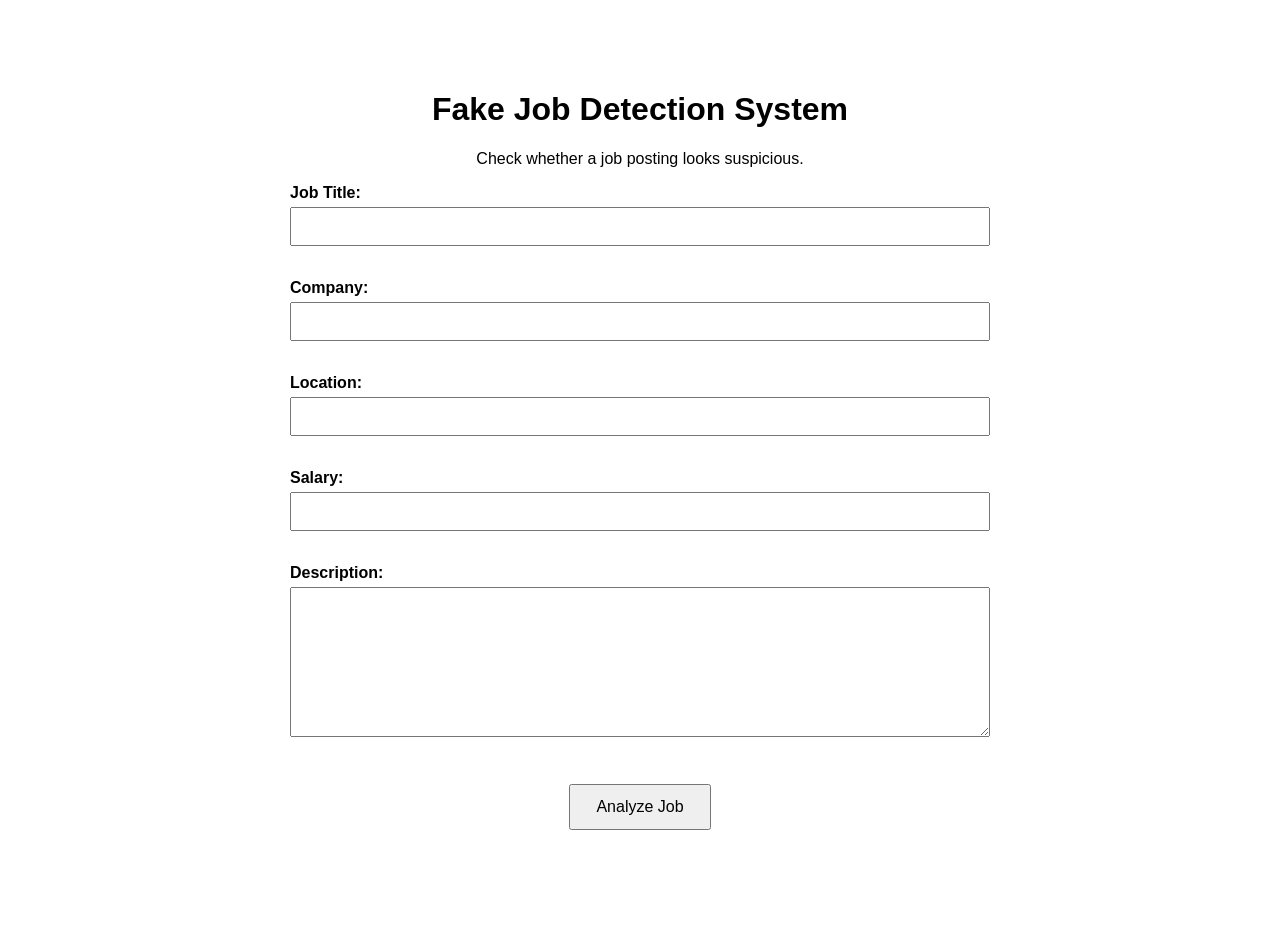
==== frontend/index.html @ 0118617d "Move frontend to project root" ====
<!DOCTYPE html>
<html>
<head>
    <title>Fake Job Detection</title>
    <link rel="stylesheet" href="style.css">
</head>

<body>

    <h1>Fake Job Detection System</h1>

    <p>Check whether a job posting looks suspicious.</p>

    <label>Job Title:</label>
    <input type="text" id="job_title">

    <br><br>

    <label>Company:</label>
    <input type="text" id="company">

    <br><br>

    <label>Location:</label>
    <input type="text" id="location">

    <br><br>

    <label>Salary:</label>
    <input type="number" id="salary">

    <br><br>

    <label>Description:</label>
    <textarea id="description"></textarea>

    <br><br>

    <button onclick="analyzeJob()">Analyze Job</button>
    <script src="script.js"></script>

</body>
</html>
---- frontend/style.css ----
body {
    font-family: Arial, sans-serif;
    max-width: 700px;
    margin: 50px auto;
    padding: 20px;
}

h1 {
    text-align: center;
}

p {
    text-align: center;
}

label {
    display: block;
    margin-top: 15px;
    font-weight: bold;
}

input,
textarea {
    width: 100%;
    padding: 10px;
    margin-top: 5px;
    box-sizing: border-box;
}

textarea {
    height: 150px;
}

button {
    display: block;
    margin: 25px auto;
    padding: 12px 25px;
    font-size: 16px;
    cursor: pointer;
}
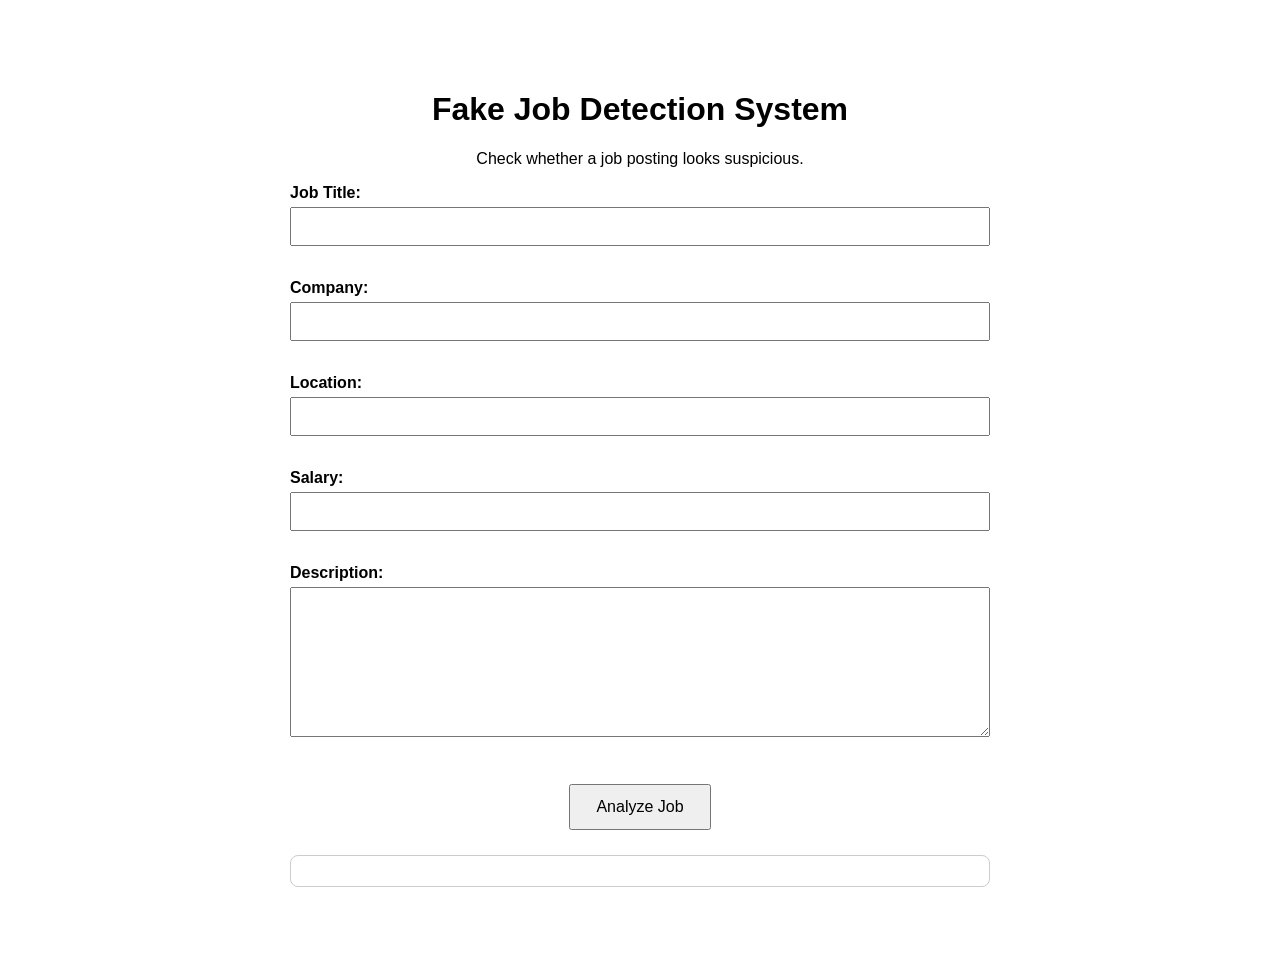
==== commit f0798f1a: "Connect frontend to FastAPI" ====
--- a/frontend/index.html
+++ b/frontend/index.html
@@ -37,6 +37,7 @@
     <br><br>
 
     <button onclick="analyzeJob()">Analyze Job</button>
+    <div id="result"></div>
     <script src="script.js"></script>
 
 </body>
--- a/frontend/style.css
+++ b/frontend/style.css
@@ -1,3 +1,12 @@
+#result {
+    margin-top: 20px;
+    padding: 15px;
+    text-align: center;
+    font-size: 18px;
+    font-weight: bold;
+    border: 1px solid #ccc;
+    border-radius: 8px;
+}
 body {
     font-family: Arial, sans-serif;
     max-width: 700px;
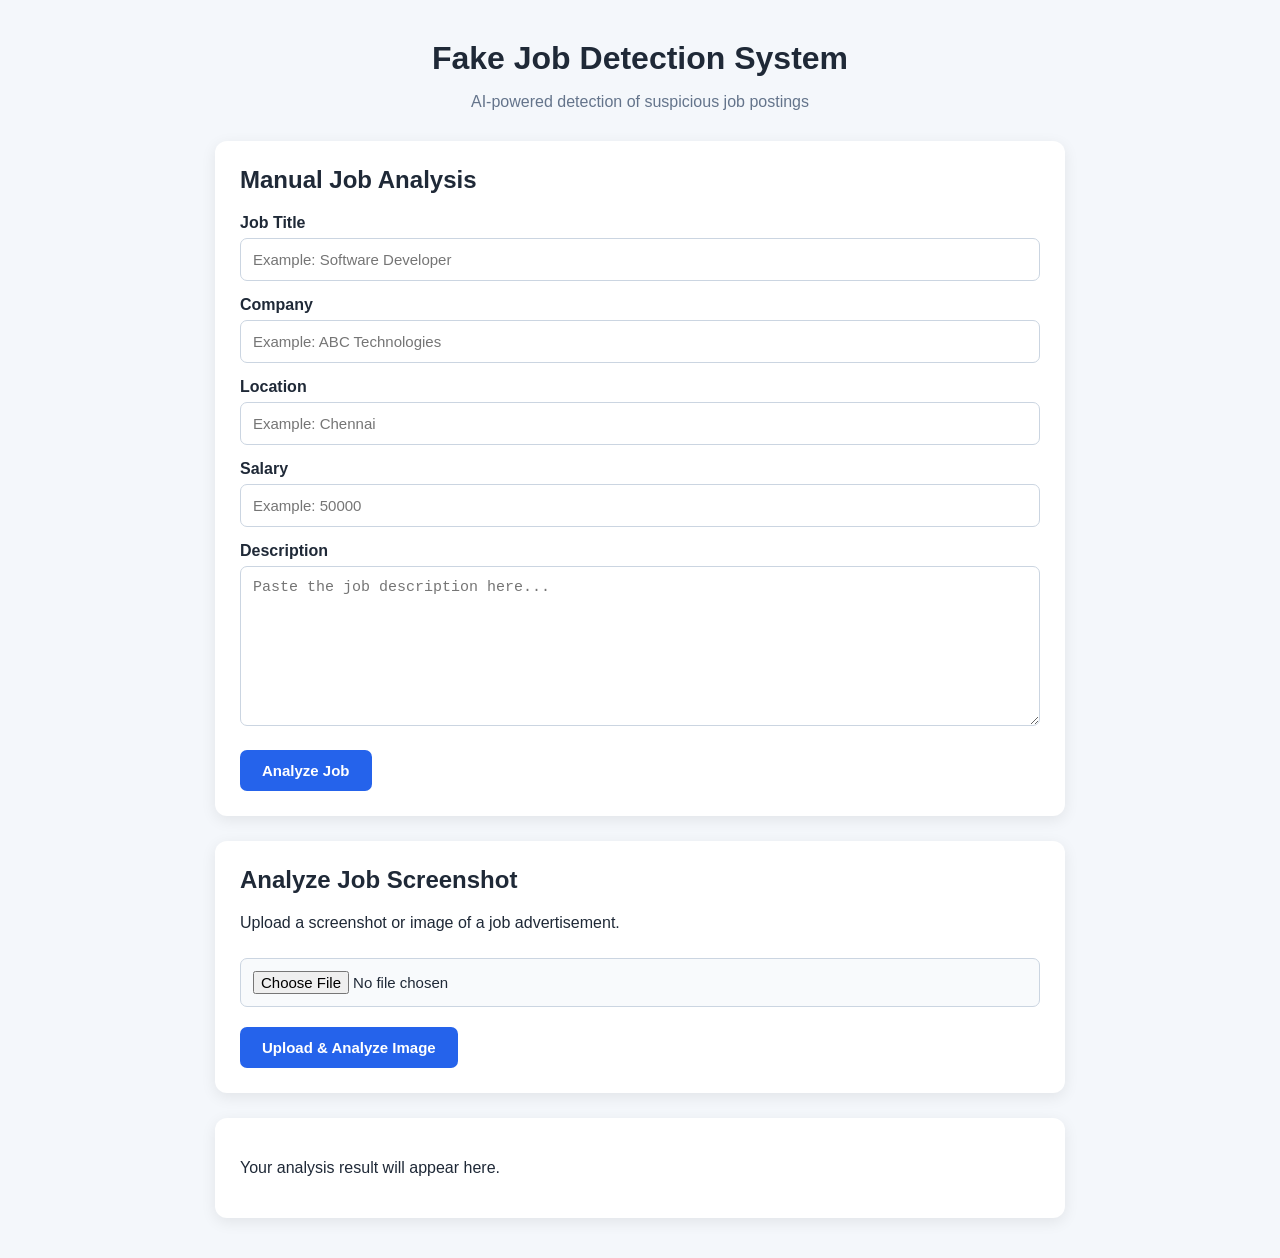
==== commit 10fbf8d8: "Add image OCR job analysis" ====
--- a/frontend/index.html
+++ b/frontend/index.html
@@ -1,44 +1,163 @@
 <!DOCTYPE html>
-<html>
+<html lang="en">
+
 <head>
-    <title>Fake Job Detection</title>
-    <link rel="stylesheet" href="style.css">
+
+    <meta charset="UTF-8">
+
+    <meta
+        name="viewport"
+        content="width=device-width, initial-scale=1.0"
+    >
+
+    <title>Fake Job Detection System</title>
+
+    <link
+        rel="stylesheet"
+        href="style.css"
+    >
+
 </head>
+
 
 <body>
 
-    <h1>Fake Job Detection System</h1>
+    <div class="container">
 
-    <p>Check whether a job posting looks suspicious.</p>
+        <h1>Fake Job Detection System</h1>
 
-    <label>Job Title:</label>
-    <input type="text" id="job_title">
+        <p class="subtitle">
+            AI-powered detection of suspicious job postings
+        </p>
 
-    <br><br>
 
-    <label>Company:</label>
-    <input type="text" id="company">
+        <!-- ========================= -->
+        <!-- MANUAL JOB ANALYSIS -->
+        <!-- ========================= -->
 
-    <br><br>
+        <section class="card">
 
-    <label>Location:</label>
-    <input type="text" id="location">
+            <h2>Manual Job Analysis</h2>
 
-    <br><br>
 
-    <label>Salary:</label>
-    <input type="number" id="salary">
+            <label for="job_title">
+                Job Title
+            </label>
 
-    <br><br>
+            <input
+                type="text"
+                id="job_title"
+                placeholder="Example: Software Developer"
+            >
 
-    <label>Description:</label>
-    <textarea id="description"></textarea>
 
-    <br><br>
+            <label for="company">
+                Company
+            </label>
 
-    <button onclick="analyzeJob()">Analyze Job</button>
-    <div id="result"></div>
+            <input
+                type="text"
+                id="company"
+                placeholder="Example: ABC Technologies"
+            >
+
+
+            <label for="location">
+                Location
+            </label>
+
+            <input
+                type="text"
+                id="location"
+                placeholder="Example: Chennai"
+            >
+
+
+            <label for="salary">
+                Salary
+            </label>
+
+            <input
+                type="number"
+                id="salary"
+                placeholder="Example: 50000"
+            >
+
+
+            <label for="description">
+                Description
+            </label>
+
+            <textarea
+                id="description"
+                placeholder="Paste the job description here..."
+            ></textarea>
+
+
+            <button
+                onclick="analyzeJob()"
+            >
+                Analyze Job
+            </button>
+
+        </section>
+
+
+
+        <!-- ========================= -->
+        <!-- IMAGE OCR ANALYSIS -->
+        <!-- ========================= -->
+
+        <section class="card">
+
+            <h2>
+                Analyze Job Screenshot
+            </h2>
+
+
+            <p>
+                Upload a screenshot or image
+                of a job advertisement.
+            </p>
+
+
+            <input
+                type="file"
+                id="imageFile"
+                accept=".jpg,.jpeg,.png,.webp"
+            >
+
+
+            <button
+                onclick="analyzeImage()"
+            >
+                Upload & Analyze Image
+            </button>
+
+        </section>
+
+
+
+        <!-- ========================= -->
+        <!-- RESULT -->
+        <!-- ========================= -->
+
+        <section
+            id="result"
+            class="result-card"
+        >
+
+            <p>
+                Your analysis result will appear here.
+            </p>
+
+        </section>
+
+    </div>
+
+
     <script src="script.js"></script>
 
 </body>
+
 </html>
--- a/frontend/style.css
+++ b/frontend/style.css
@@ -1,49 +1,201 @@
-#result {
-    margin-top: 20px;
-    padding: 15px;
+* {
+    box-sizing: border-box;
+}
+
+
+body {
+
+    margin: 0;
+
+    font-family:
+        Arial,
+        sans-serif;
+
+    background:
+        #f4f7fb;
+
+    color:
+        #1f2937;
+}
+
+
+.container {
+
+    width: 90%;
+
+    max-width: 850px;
+
+    margin:
+        40px auto;
+
+}
+
+
+h1 {
+
     text-align: center;
-    font-size: 18px;
+
+    margin-bottom: 10px;
+}
+
+
+.subtitle {
+
+    text-align: center;
+
+    color: #64748b;
+
+    margin-bottom: 30px;
+}
+
+
+.card {
+
+    background: white;
+
+    padding: 25px;
+
+    margin-bottom: 25px;
+
+    border-radius: 12px;
+
+    box-shadow:
+        0 4px 15px
+        rgba(0, 0, 0, 0.08);
+}
+
+
+.card h2 {
+
+    margin-top: 0;
+}
+
+
+label {
+
+    display: block;
+
+    margin-top: 15px;
+
+    margin-bottom: 6px;
+
     font-weight: bold;
-    border: 1px solid #ccc;
-    border-radius: 8px;
-}
-body {
-    font-family: Arial, sans-serif;
-    max-width: 700px;
-    margin: 50px auto;
-    padding: 20px;
-}
-
-h1 {
-    text-align: center;
-}
-
-p {
-    text-align: center;
-}
-
-label {
-    display: block;
-    margin-top: 15px;
-    font-weight: bold;
-}
+}
+
 
 input,
 textarea {
+
     width: 100%;
-    padding: 10px;
-    margin-top: 5px;
-    box-sizing: border-box;
-}
+
+    padding: 12px;
+
+    border:
+        1px solid #cbd5e1;
+
+    border-radius: 7px;
+
+    font-size: 15px;
+}
+
 
 textarea {
-    height: 150px;
-}
+
+    min-height: 160px;
+
+    resize: vertical;
+}
+
 
 button {
-    display: block;
-    margin: 25px auto;
-    padding: 12px 25px;
-    font-size: 16px;
+
+    margin-top: 20px;
+
+    padding:
+        12px 22px;
+
+    border: none;
+
+    border-radius: 7px;
+
     cursor: pointer;
+
+    font-size: 15px;
+
+    font-weight: bold;
+
+    background: #2563eb;
+
+    color: white;
+}
+
+
+button:hover {
+
+    opacity: 0.9;
+}
+
+
+input[type="file"] {
+
+    margin-top: 10px;
+
+    background: #f8fafc;
+}
+
+
+.result-card {
+
+    background: white;
+
+    padding: 25px;
+
+    border-radius: 12px;
+
+    box-shadow:
+        0 4px 15px
+        rgba(0, 0, 0, 0.08);
+
+    margin-bottom: 40px;
+}
+
+
+.result-card h2 {
+
+    text-align: center;
+}
+
+
+.result-card ul {
+
+    line-height: 1.8;
+}
+
+
+.extracted-text {
+
+    background: #f8fafc;
+
+    border:
+        1px solid #e2e8f0;
+
+    padding: 15px;
+
+    border-radius: 7px;
+
+    white-space: pre-wrap;
+
+    max-height: 300px;
+
+    overflow-y: auto;
+
+    line-height: 1.6;
+}
+
+
+.error {
+
+    color: #dc2626;
+
+    font-weight: bold;
 }
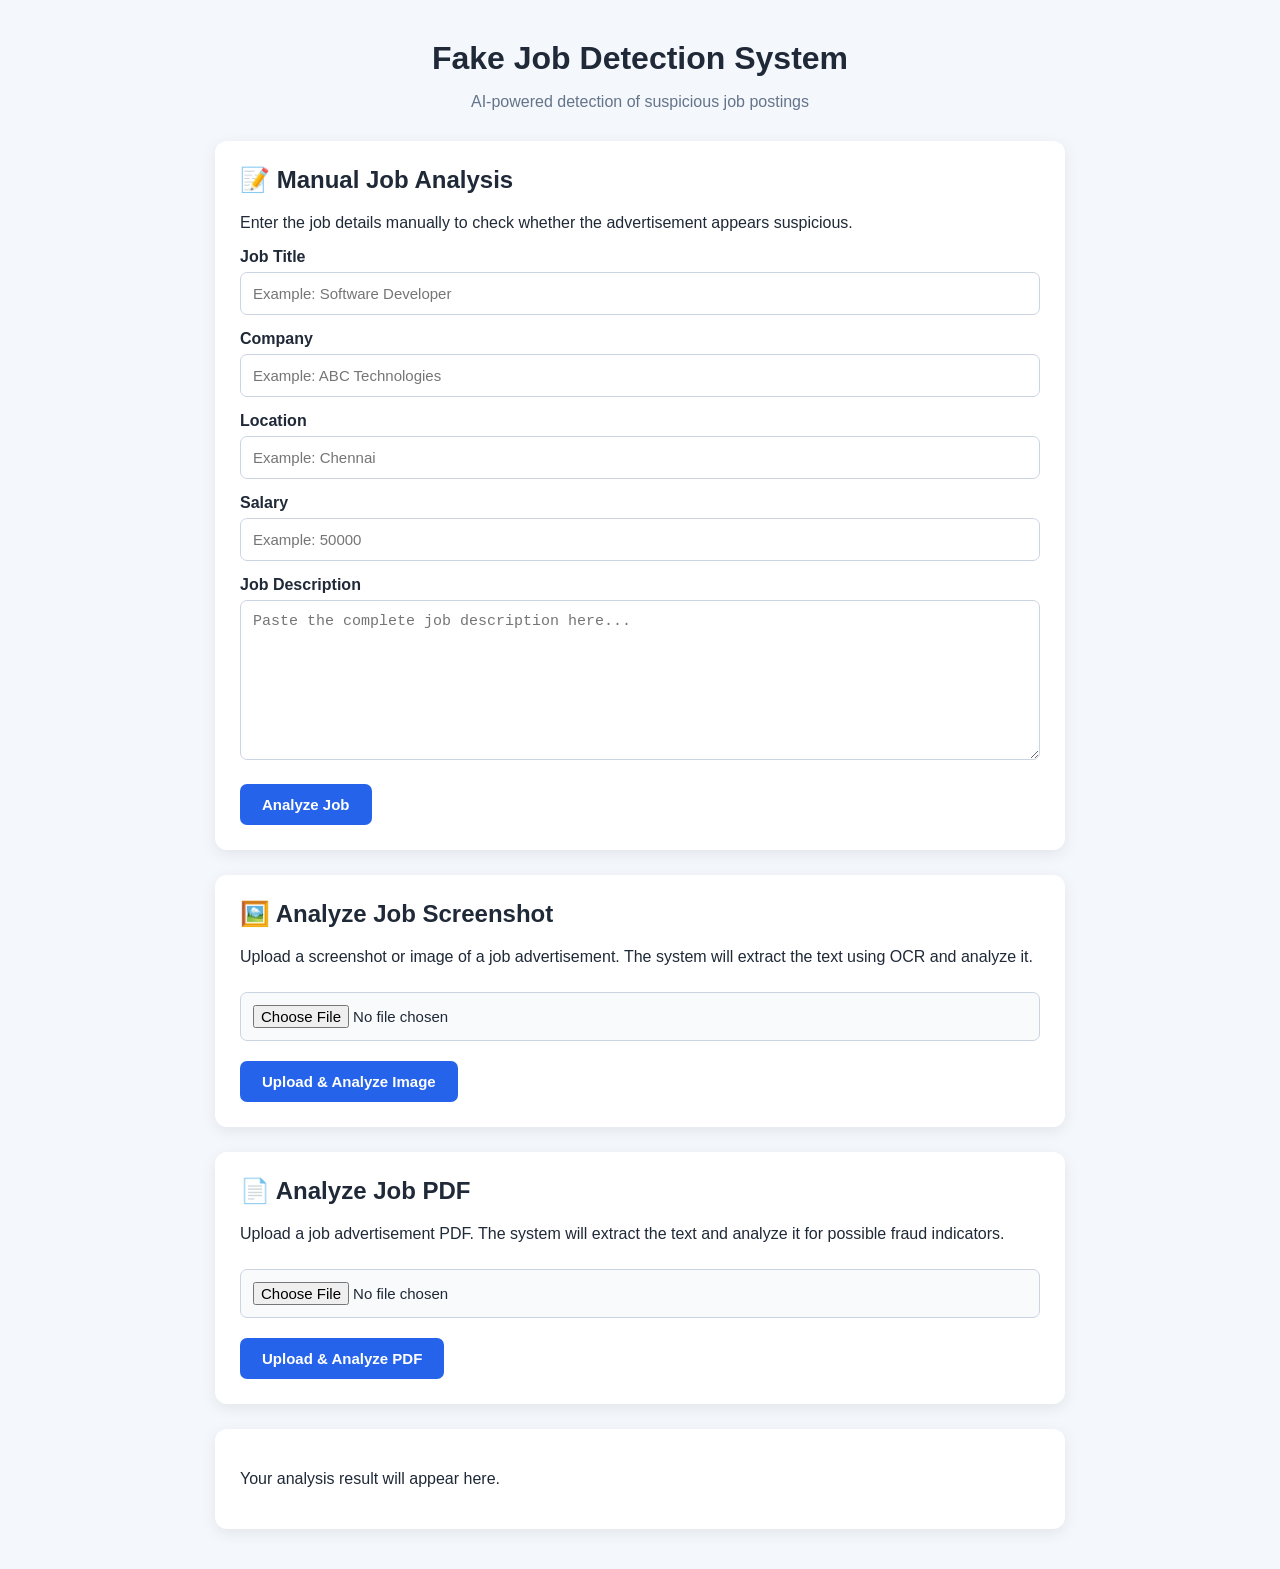
==== commit fa8f4a40: "Add PDF job analysis and frontend upload" ====
--- a/frontend/index.html
+++ b/frontend/index.html
@@ -22,13 +22,25 @@
 
 <body>
 
+
     <div class="container">
 
-        <h1>Fake Job Detection System</h1>
-
-        <p class="subtitle">
-            AI-powered detection of suspicious job postings
-        </p>
+
+        <!-- ========================= -->
+        <!-- HEADER -->
+        <!-- ========================= -->
+
+        <header>
+
+            <h1>
+                Fake Job Detection System
+            </h1>
+
+            <p class="subtitle">
+                AI-powered detection of suspicious job postings
+            </p>
+
+        </header>
 
 
         <!-- ========================= -->
@@ -37,7 +49,14 @@
 
         <section class="card">
 
-            <h2>Manual Job Analysis</h2>
+            <h2>
+                📝 Manual Job Analysis
+            </h2>
+
+            <p>
+                Enter the job details manually to check
+                whether the advertisement appears suspicious.
+            </p>
 
 
             <label for="job_title">
@@ -85,16 +104,17 @@
 
 
             <label for="description">
-                Description
+                Job Description
             </label>
 
             <textarea
                 id="description"
-                placeholder="Paste the job description here..."
+                placeholder="Paste the complete job description here..."
             ></textarea>
 
 
             <button
+                type="button"
                 onclick="analyzeJob()"
             >
                 Analyze Job
@@ -105,19 +125,19 @@
 
 
         <!-- ========================= -->
-        <!-- IMAGE OCR ANALYSIS -->
+        <!-- IMAGE ANALYSIS -->
         <!-- ========================= -->
 
         <section class="card">
 
             <h2>
-                Analyze Job Screenshot
+                🖼️ Analyze Job Screenshot
             </h2>
 
-
-            <p>
-                Upload a screenshot or image
-                of a job advertisement.
+            <p>
+                Upload a screenshot or image of a job
+                advertisement. The system will extract
+                the text using OCR and analyze it.
             </p>
 
 
@@ -129,9 +149,45 @@
 
 
             <button
+                type="button"
                 onclick="analyzeImage()"
             >
                 Upload & Analyze Image
+            </button>
+
+        </section>
+
+
+
+        <!-- ========================= -->
+        <!-- PDF ANALYSIS -->
+        <!-- ========================= -->
+
+        <section class="card">
+
+            <h2>
+                📄 Analyze Job PDF
+            </h2>
+
+            <p>
+                Upload a job advertisement PDF.
+                The system will extract the text and
+                analyze it for possible fraud indicators.
+            </p>
+
+
+            <input
+                type="file"
+                id="pdfFile"
+                accept=".pdf,application/pdf"
+            >
+
+
+            <button
+                type="button"
+                onclick="analyzePDF()"
+            >
+                Upload & Analyze PDF
             </button>
 
         </section>
@@ -153,11 +209,18 @@
 
         </section>
 
+
     </div>
 
 
+
+    <!-- ========================= -->
+    <!-- JAVASCRIPT -->
+    <!-- ========================= -->
+
     <script src="script.js"></script>
 
+
 </body>
 
 </html>
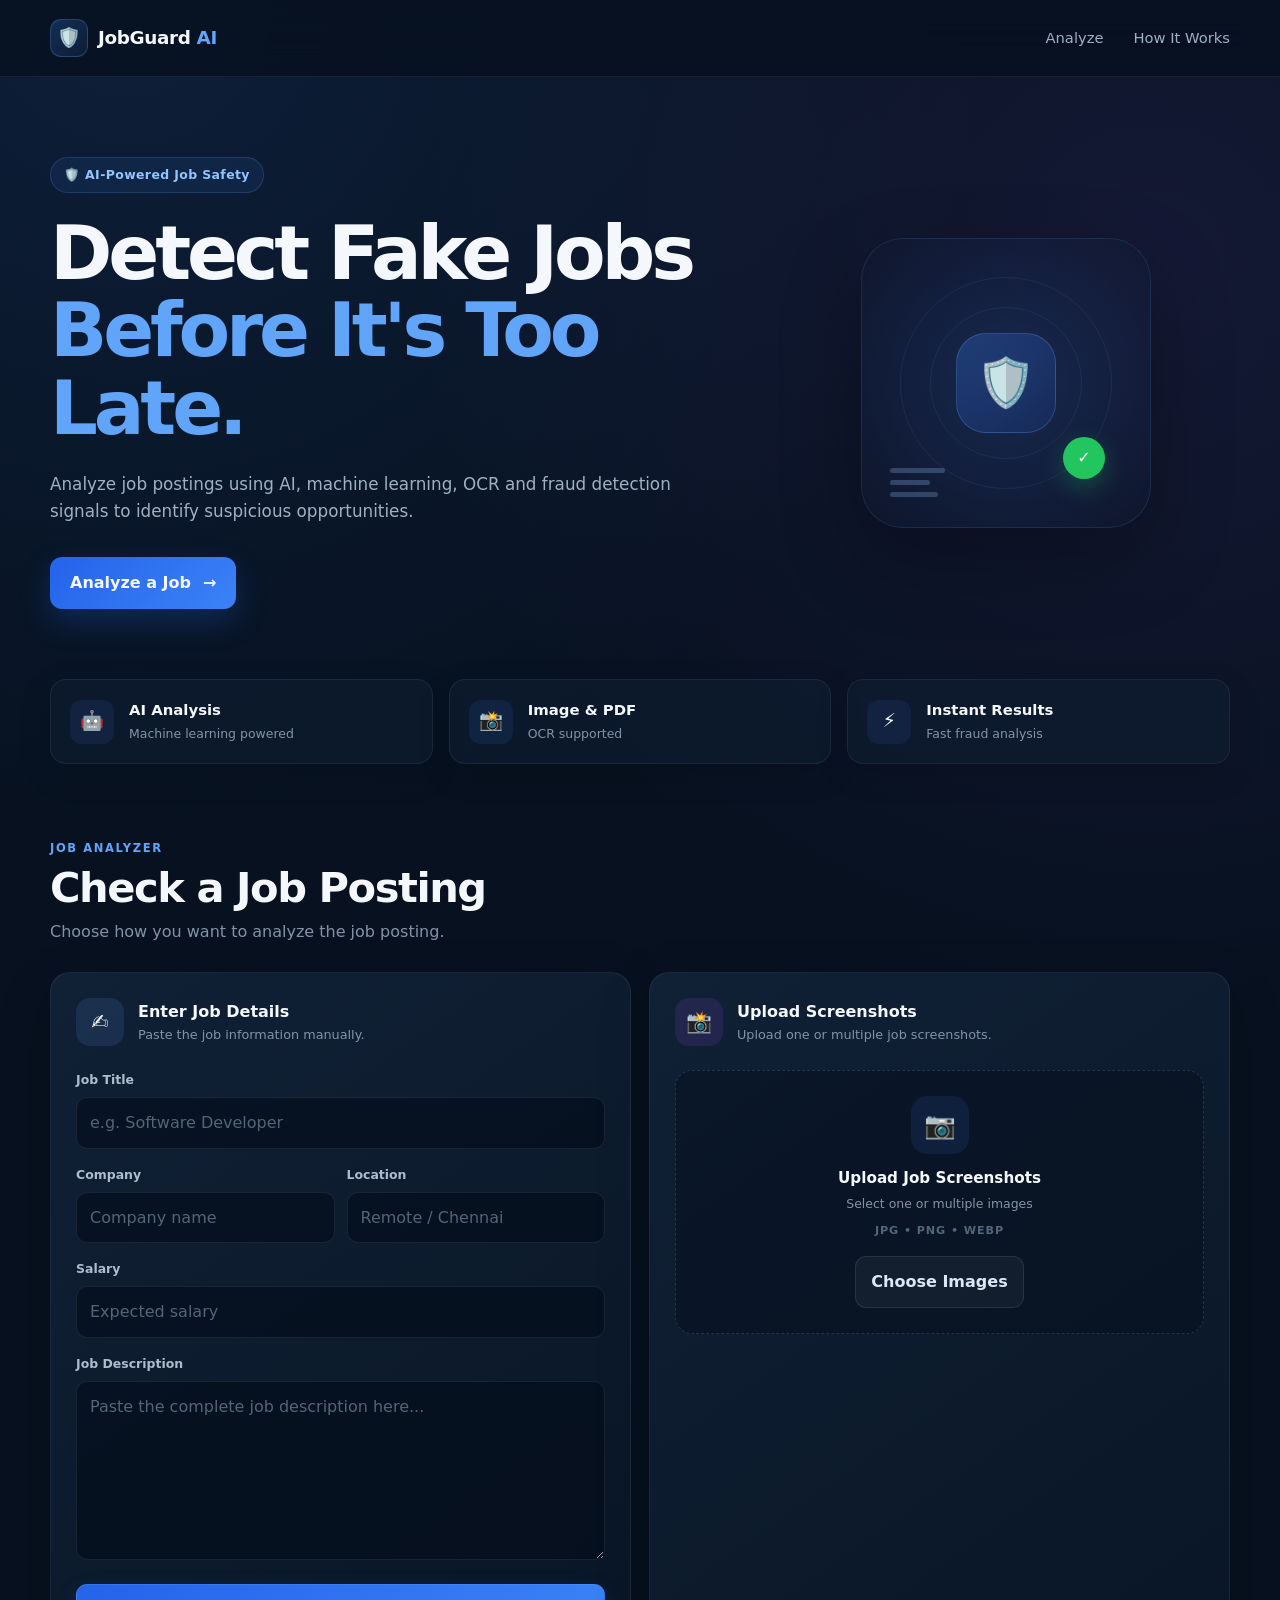
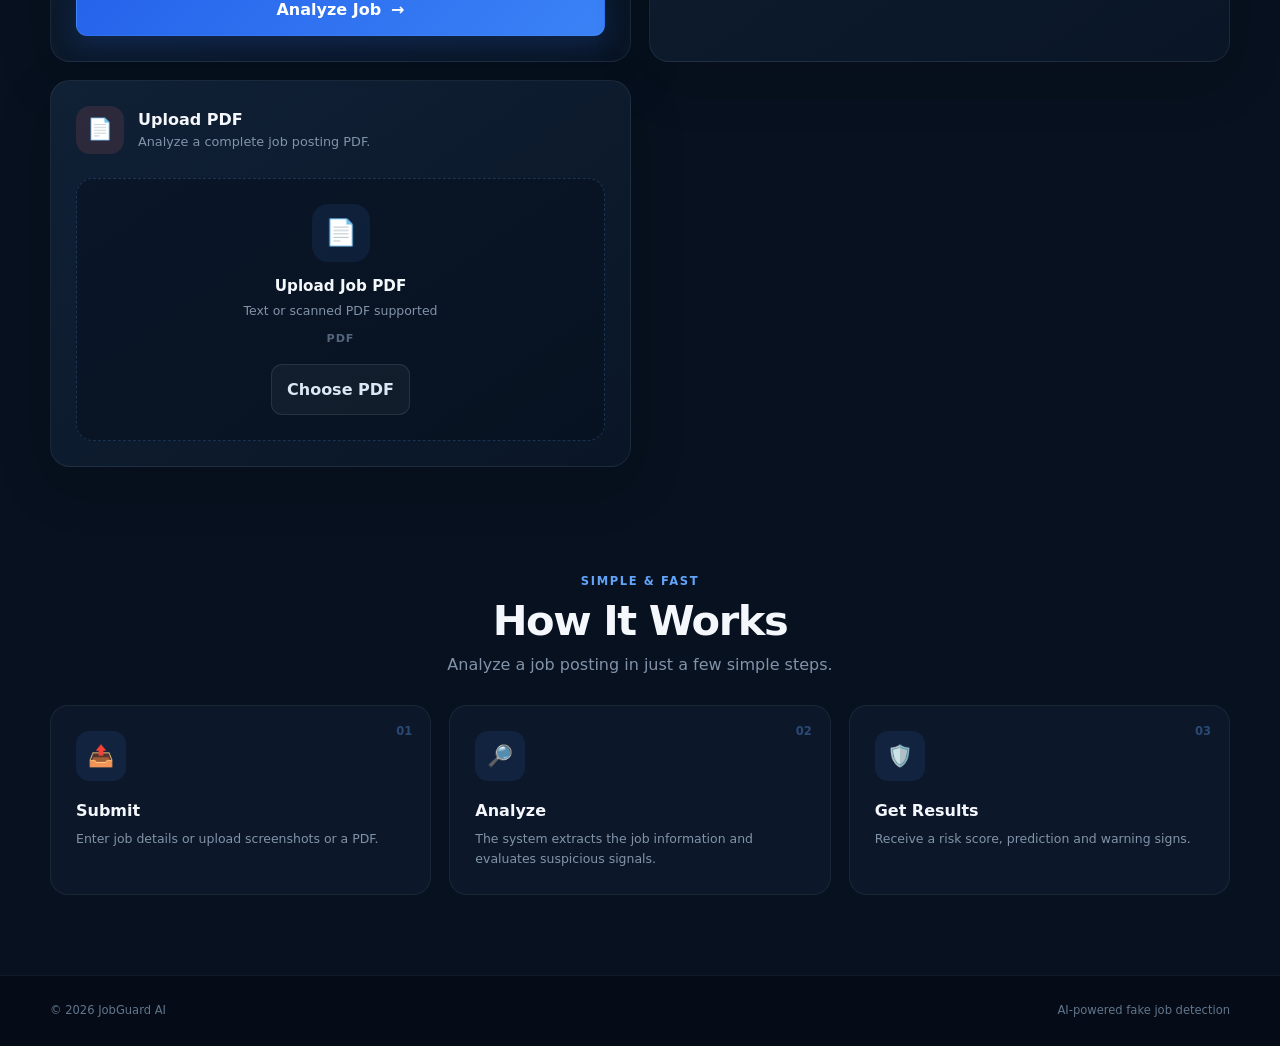
==== commit 603314a2: "Upgrade frontend UI and multi-image analysis" ====
--- a/frontend/index.html
+++ b/frontend/index.html
@@ -1,226 +1,850 @@
 <!DOCTYPE html>
 <html lang="en">
-
 <head>
-
     <meta charset="UTF-8">
-
     <meta
         name="viewport"
         content="width=device-width, initial-scale=1.0"
     >
 
-    <title>Fake Job Detection System</title>
-
-    <link
-        rel="stylesheet"
-        href="style.css"
-    >
-
+    <title>JobGuard AI - Fake Job Detection</title>
+
+    <link rel="stylesheet" href="style.css">
 </head>
 
-
 <body>
 
-
-    <div class="container">
-
-
-        <!-- ========================= -->
-        <!-- HEADER -->
-        <!-- ========================= -->
-
-        <header>
-
-            <h1>
-                Fake Job Detection System
-            </h1>
-
-            <p class="subtitle">
-                AI-powered detection of suspicious job postings
-            </p>
-
-        </header>
-
-
-        <!-- ========================= -->
-        <!-- MANUAL JOB ANALYSIS -->
-        <!-- ========================= -->
-
-        <section class="card">
-
-            <h2>
-                📝 Manual Job Analysis
-            </h2>
-
-            <p>
-                Enter the job details manually to check
-                whether the advertisement appears suspicious.
-            </p>
-
-
-            <label for="job_title">
-                Job Title
-            </label>
-
-            <input
-                type="text"
-                id="job_title"
-                placeholder="Example: Software Developer"
+    <!-- ==============================
+         NAVIGATION
+    =============================== -->
+
+    <header class="navbar">
+
+        <div class="nav-container">
+
+            <a href="#" class="logo">
+                <span class="logo-shield">🛡️</span>
+                <span>JobGuard <strong>AI</strong></span>
+            </a>
+
+            <nav class="nav-links">
+                <a href="#analyze">Analyze</a>
+                <a href="#how-it-works">How It Works</a>
+            </nav>
+
+        </div>
+
+    </header>
+
+
+    <!-- ==============================
+         HERO SECTION
+    =============================== -->
+
+    <main>
+
+        <section class="hero">
+
+            <div class="hero-content">
+
+                <div class="hero-badge">
+                    🛡️ AI-Powered Job Safety
+                </div>
+
+                <h1>
+                    Detect Fake Jobs
+                    <span>Before It's Too Late.</span>
+                </h1>
+
+                <p>
+                    Analyze job postings using AI, machine learning,
+                    OCR and fraud detection signals to identify
+                    suspicious opportunities.
+                </p>
+
+                <a href="#analyze" class="hero-button">
+                    Analyze a Job
+                    <span>→</span>
+                </a>
+
+            </div>
+
+
+            <div class="hero-visual">
+
+                <div class="security-card">
+
+                    <div class="security-icon">
+                        🛡️
+                    </div>
+
+                    <div class="security-lines">
+                        <span></span>
+                        <span></span>
+                        <span></span>
+                    </div>
+
+                    <div class="security-check">
+                        ✓
+                    </div>
+
+                </div>
+
+            </div>
+
+        </section>
+
+
+        <!-- ==============================
+             QUICK STATS
+        =============================== -->
+
+        <section class="stats-section">
+
+            <div class="stat-card">
+                <div class="stat-icon">🤖</div>
+                <div>
+                    <strong>AI Analysis</strong>
+                    <span>Machine learning powered</span>
+                </div>
+            </div>
+
+            <div class="stat-card">
+                <div class="stat-icon">📸</div>
+                <div>
+                    <strong>Image & PDF</strong>
+                    <span>OCR supported</span>
+                </div>
+            </div>
+
+            <div class="stat-card">
+                <div class="stat-icon">⚡</div>
+                <div>
+                    <strong>Instant Results</strong>
+                    <span>Fast fraud analysis</span>
+                </div>
+            </div>
+
+        </section>
+
+
+        <!-- ==============================
+             ANALYZE SECTION
+        =============================== -->
+
+        <section id="analyze" class="analysis-section">
+
+            <div class="section-heading">
+
+                <div>
+                    <span class="section-label">
+                        JOB ANALYZER
+                    </span>
+
+                    <h2>
+                        Check a Job Posting
+                    </h2>
+
+                    <p>
+                        Choose how you want to analyze the job posting.
+                    </p>
+                </div>
+
+            </div>
+
+
+            <!-- ==============================
+                 ANALYSIS OPTIONS
+            =============================== -->
+
+            <div class="analysis-grid">
+
+
+                <!-- MANUAL ENTRY -->
+
+                <div class="analysis-card">
+
+                    <div class="card-header">
+
+                        <div class="card-icon manual-icon">
+                            ✍️
+                        </div>
+
+                        <div>
+                            <h3>Enter Job Details</h3>
+                            <p>
+                                Paste the job information manually.
+                            </p>
+                        </div>
+
+                    </div>
+
+
+                    <form id="jobForm">
+
+                        <div class="form-group">
+
+                            <label for="jobTitle">
+                                Job Title
+                            </label>
+
+                            <input
+                                type="text"
+                                id="jobTitle"
+                                placeholder="e.g. Software Developer"
+                                required
+                            >
+
+                        </div>
+
+
+                        <div class="form-row">
+
+                            <div class="form-group">
+
+                                <label for="company">
+                                    Company
+                                </label>
+
+                                <input
+                                    type="text"
+                                    id="company"
+                                    placeholder="Company name"
+                                    required
+                                >
+
+                            </div>
+
+
+                            <div class="form-group">
+
+                                <label for="location">
+                                    Location
+                                </label>
+
+                                <input
+                                    type="text"
+                                    id="location"
+                                    placeholder="Remote / Chennai"
+                                    required
+                                >
+
+                            </div>
+
+                        </div>
+
+
+                        <div class="form-group">
+
+                            <label for="salary">
+                                Salary
+                            </label>
+
+                            <input
+                                type="number"
+                                id="salary"
+                                placeholder="Expected salary"
+                                min="0"
+                            >
+
+                        </div>
+
+
+                        <div class="form-group">
+
+                            <label for="description">
+                                Job Description
+                            </label>
+
+                            <textarea
+                                id="description"
+                                rows="6"
+                                placeholder="Paste the complete job description here..."
+                                required
+                            ></textarea>
+
+                        </div>
+
+
+                        <button
+                            type="submit"
+                            class="primary-button"
+                        >
+                            Analyze Job
+                            <span>→</span>
+                        </button>
+
+                    </form>
+
+                </div>
+
+
+                <!-- IMAGE UPLOAD -->
+
+                <div class="analysis-card upload-card">
+
+                    <div class="card-header">
+
+                        <div class="card-icon image-icon">
+                            📸
+                        </div>
+
+                        <div>
+                            <h3>Upload Screenshots</h3>
+                            <p>
+                                Upload one or multiple job screenshots.
+                            </p>
+                        </div>
+
+                    </div>
+
+
+                    <div
+                        class="upload-zone"
+                        id="imageDropZone"
+                    >
+
+                        <input
+                            type="file"
+                            id="imageInput"
+                            accept="image/jpeg,image/png,image/jpg,image/webp"
+                            multiple
+                            hidden
+                        >
+
+                        <div class="upload-icon">
+                            📷
+                        </div>
+
+                        <h4>
+                            Upload Job Screenshots
+                        </h4>
+
+                        <p>
+                            Select one or multiple images
+                        </p>
+
+                        <span class="upload-format">
+                            JPG • PNG • WEBP
+                        </span>
+
+                        <button
+                            type="button"
+                            class="secondary-button"
+                            id="selectImagesButton"
+                        >
+                            Choose Images
+                        </button>
+
+                    </div>
+
+
+                    <!-- SELECTED IMAGE INFORMATION -->
+
+                    <div
+                        id="imageSelectionArea"
+                        class="image-selection-area hidden"
+                    >
+
+                        <div class="selection-header">
+
+                            <div>
+                                <strong>
+                                    Selected Screenshots
+                                </strong>
+
+                                <span id="imageCount">
+                                    0 images
+                                </span>
+                            </div>
+
+                            <button
+                                type="button"
+                                id="clearImagesButton"
+                                class="clear-button"
+                            >
+                                Clear All
+                            </button>
+
+                        </div>
+
+
+                        <div
+                            id="imagePreviewGrid"
+                            class="image-preview-grid"
+                        ></div>
+
+
+                        <button
+                            type="button"
+                            id="analyzeImagesButton"
+                            class="primary-button"
+                        >
+                            Analyze Selected Screenshots
+                            <span>→</span>
+                        </button>
+
+                    </div>
+
+
+                    <!-- IMAGE PROCESSING STATUS -->
+
+                    <div
+                        id="imageProcessingStatus"
+                        class="processing-status hidden"
+                    >
+                        <div class="spinner"></div>
+
+                        <div>
+                            <strong>
+                                Analyzing screenshots...
+                            </strong>
+
+                            <span>
+                                Extracting text and checking the job posting.
+                            </span>
+                        </div>
+                    </div>
+
+                </div>
+
+
+                <!-- PDF UPLOAD -->
+
+                <div class="analysis-card upload-card">
+
+                    <div class="card-header">
+
+                        <div class="card-icon pdf-icon">
+                            📄
+                        </div>
+
+                        <div>
+                            <h3>Upload PDF</h3>
+                            <p>
+                                Analyze a complete job posting PDF.
+                            </p>
+                        </div>
+
+                    </div>
+
+
+                    <div
+                        class="upload-zone"
+                        id="pdfDropZone"
+                    >
+
+                        <input
+                            type="file"
+                            id="pdfInput"
+                            accept="application/pdf"
+                            hidden
+                        >
+
+                        <div class="upload-icon">
+                            📄
+                        </div>
+
+                        <h4>
+                            Upload Job PDF
+                        </h4>
+
+                        <p>
+                            Text or scanned PDF supported
+                        </p>
+
+                        <span class="upload-format">
+                            PDF
+                        </span>
+
+                        <button
+                            type="button"
+                            class="secondary-button"
+                            id="selectPdfButton"
+                        >
+                            Choose PDF
+                        </button>
+
+                    </div>
+
+
+                    <!-- PDF SELECTED -->
+
+                    <div
+                        id="pdfSelectionArea"
+                        class="file-selection-area hidden"
+                    >
+
+                        <div class="selected-file">
+
+                            <div class="selected-file-icon">
+                                📄
+                            </div>
+
+                            <div class="selected-file-info">
+
+                                <strong id="pdfFileName">
+                                    Job posting.pdf
+                                </strong>
+
+                                <span>
+                                    PDF selected successfully
+                                </span>
+
+                            </div>
+
+                            <button
+                                type="button"
+                                id="removePdfButton"
+                                class="clear-button"
+                            >
+                                Remove
+                            </button>
+
+                        </div>
+
+
+                        <button
+                            type="button"
+                            id="analyzePdfButton"
+                            class="primary-button"
+                        >
+                            Analyze PDF
+                            <span>→</span>
+                        </button>
+
+                    </div>
+
+
+                    <!-- PDF PROCESSING -->
+
+                    <div
+                        id="pdfProcessingStatus"
+                        class="processing-status hidden"
+                    >
+
+                        <div class="spinner"></div>
+
+                        <div>
+                            <strong>
+                                Analyzing PDF...
+                            </strong>
+
+                            <span>
+                                Extracting and checking the job posting.
+                            </span>
+                        </div>
+
+                    </div>
+
+                </div>
+
+            </div>
+
+
+            <!-- ==============================
+                 GLOBAL PROCESSING
+            =============================== -->
+
+            <div
+                id="loading"
+                class="global-loading hidden"
             >
 
-
-            <label for="company">
-                Company
-            </label>
-
-            <input
-                type="text"
-                id="company"
-                placeholder="Example: ABC Technologies"
+                <div class="spinner"></div>
+
+                <div>
+                    <strong>
+                        Analyzing job posting...
+                    </strong>
+
+                    <span>
+                        Please wait while JobGuard AI processes the content.
+                    </span>
+                </div>
+
+            </div>
+
+
+            <!-- ==============================
+                 ERROR MESSAGE
+            =============================== -->
+
+            <div
+                id="errorMessage"
+                class="error-message hidden"
+            ></div>
+
+
+            <!-- ==============================
+                 RESULT SECTION
+            =============================== -->
+
+            <section
+                id="resultSection"
+                class="result-section hidden"
             >
 
-
-            <label for="location">
-                Location
-            </label>
-
-            <input
-                type="text"
-                id="location"
-                placeholder="Example: Chennai"
-            >
-
-
-            <label for="salary">
-                Salary
-            </label>
-
-            <input
-                type="number"
-                id="salary"
-                placeholder="Example: 50000"
-            >
-
-
-            <label for="description">
-                Job Description
-            </label>
-
-            <textarea
-                id="description"
-                placeholder="Paste the complete job description here..."
-            ></textarea>
-
-
-            <button
-                type="button"
-                onclick="analyzeJob()"
-            >
-                Analyze Job
-            </button>
+                <div class="result-header">
+
+                    <div>
+                        <span class="section-label">
+                            ANALYSIS RESULT
+                        </span>
+
+                        <h2>
+                            Job Safety Analysis
+                        </h2>
+                    </div>
+
+                    <div
+                        id="resultBadge"
+                        class="result-badge"
+                    >
+                        —
+                    </div>
+
+                </div>
+
+
+                <div class="result-grid">
+
+
+                    <!-- RISK SCORE -->
+
+                    <div class="result-card risk-card">
+
+                        <span class="result-label">
+                            RISK SCORE
+                        </span>
+
+                        <div
+                            id="riskScore"
+                            class="risk-score"
+                        >
+                            0%
+                        </div>
+
+                        <div class="risk-meter">
+
+                            <div
+                                id="riskMeter"
+                                class="risk-meter-fill"
+                            ></div>
+
+                        </div>
+
+                        <strong id="riskLevel">
+                            —
+                        </strong>
+
+                    </div>
+
+
+                    <!-- RESULT -->
+
+                    <div class="result-card">
+
+                        <span class="result-label">
+                            PREDICTION
+                        </span>
+
+                        <h3 id="resultText">
+                            —
+                        </h3>
+
+                        <p>
+                            Based on the AI analysis of the submitted
+                            job posting.
+                        </p>
+
+                    </div>
+
+
+                    <!-- WARNING SIGNALS -->
+
+                    <div class="result-card warnings-card">
+
+                        <span class="result-label">
+                            WARNING SIGNS
+                        </span>
+
+                        <div
+                            id="warningsList"
+                            class="warnings-list"
+                        >
+                            <p>
+                                No warnings detected.
+                            </p>
+                        </div>
+
+                    </div>
+
+                </div>
+
+
+                <!-- EXTRACTED TEXT -->
+
+                <div
+                    id="extractedTextContainer"
+                    class="extracted-text-card hidden"
+                >
+
+                    <div class="extracted-header">
+
+                        <div>
+                            <span class="result-label">
+                                EXTRACTED TEXT
+                            </span>
+
+                            <h3>
+                                Text detected from your file
+                            </h3>
+                        </div>
+
+                    </div>
+
+                    <pre
+                        id="extractedText"
+                        class="extracted-text"
+                    ></pre>
+
+                </div>
+
+
+                <button
+                    type="button"
+                    id="newAnalysisButton"
+                    class="secondary-button new-analysis-button"
+                >
+                    Analyze Another Job
+                </button>
+
+            </section>
 
         </section>
 
 
-
-        <!-- ========================= -->
-        <!-- IMAGE ANALYSIS -->
-        <!-- ========================= -->
-
-        <section class="card">
-
-            <h2>
-                🖼️ Analyze Job Screenshot
-            </h2>
-
-            <p>
-                Upload a screenshot or image of a job
-                advertisement. The system will extract
-                the text using OCR and analyze it.
-            </p>
-
-
-            <input
-                type="file"
-                id="imageFile"
-                accept=".jpg,.jpeg,.png,.webp"
-            >
-
-
-            <button
-                type="button"
-                onclick="analyzeImage()"
-            >
-                Upload & Analyze Image
-            </button>
+        <!-- ==============================
+             HOW IT WORKS
+        =============================== -->
+
+        <section
+            id="how-it-works"
+            class="how-it-works"
+        >
+
+            <div class="section-heading centered">
+
+                <span class="section-label">
+                    SIMPLE & FAST
+                </span>
+
+                <h2>
+                    How It Works
+                </h2>
+
+                <p>
+                    Analyze a job posting in just a few simple steps.
+                </p>
+
+            </div>
+
+
+            <div class="steps-grid">
+
+                <div class="step-card">
+
+                    <div class="step-number">
+                        01
+                    </div>
+
+                    <div class="step-icon">
+                        📤
+                    </div>
+
+                    <h3>
+                        Submit
+                    </h3>
+
+                    <p>
+                        Enter job details or upload screenshots or a PDF.
+                    </p>
+
+                </div>
+
+
+                <div class="step-card">
+
+                    <div class="step-number">
+                        02
+                    </div>
+
+                    <div class="step-icon">
+                        🔎
+                    </div>
+
+                    <h3>
+                        Analyze
+                    </h3>
+
+                    <p>
+                        The system extracts the job information and
+                        evaluates suspicious signals.
+                    </p>
+
+                </div>
+
+
+                <div class="step-card">
+
+                    <div class="step-number">
+                        03
+                    </div>
+
+                    <div class="step-icon">
+                        🛡️
+                    </div>
+
+                    <h3>
+                        Get Results
+                    </h3>
+
+                    <p>
+                        Receive a risk score, prediction and warning signs.
+                    </p>
+
+                </div>
+
+            </div>
 
         </section>
 
-
-
-        <!-- ========================= -->
-        <!-- PDF ANALYSIS -->
-        <!-- ========================= -->
-
-        <section class="card">
-
-            <h2>
-                📄 Analyze Job PDF
-            </h2>
-
-            <p>
-                Upload a job advertisement PDF.
-                The system will extract the text and
-                analyze it for possible fraud indicators.
-            </p>
-
-
-            <input
-                type="file"
-                id="pdfFile"
-                accept=".pdf,application/pdf"
-            >
-
-
-            <button
-                type="button"
-                onclick="analyzePDF()"
-            >
-                Upload & Analyze PDF
-            </button>
-
-        </section>
-
-
-
-        <!-- ========================= -->
-        <!-- RESULT -->
-        <!-- ========================= -->
-
-        <section
-            id="result"
-            class="result-card"
-        >
-
-            <p>
-                Your analysis result will appear here.
-            </p>
-
-        </section>
-
-
-    </div>
-
-
-
-    <!-- ========================= -->
-    <!-- JAVASCRIPT -->
-    <!-- ========================= -->
+    </main>
+
+
+    <!-- ==============================
+         SIMPLE FOOTER
+    =============================== -->
+
+    <footer class="footer">
+
+        <div class="footer-inner">
+
+            <span>
+                © 2026 JobGuard AI
+            </span>
+
+            <span>
+                AI-powered fake job detection
+            </span>
+
+        </div>
+
+    </footer>
+
 
     <script src="script.js"></script>
 
-
 </body>
-
 </html>
--- a/frontend/style.css
+++ b/frontend/style.css
@@ -1,201 +1,1596 @@
+/* =========================================
+   JOBGUARD AI
+   Responsive Frontend Styles
+========================================= */
+
 * {
+    margin: 0;
+    padding: 0;
     box-sizing: border-box;
 }
 
+html {
+    scroll-behavior: smooth;
+}
 
 body {
-
-    margin: 0;
-
     font-family:
-        Arial,
+        Inter,
+        ui-sans-serif,
+        system-ui,
+        -apple-system,
+        BlinkMacSystemFont,
+        "Segoe UI",
         sans-serif;
 
     background:
-        #f4f7fb;
-
-    color:
-        #1f2937;
-}
-
-
-.container {
-
-    width: 90%;
-
-    max-width: 850px;
-
-    margin:
-        40px auto;
-
-}
-
-
-h1 {
-
-    text-align: center;
-
-    margin-bottom: 10px;
-}
-
-
-.subtitle {
-
-    text-align: center;
-
-    color: #64748b;
-
-    margin-bottom: 30px;
-}
-
-
-.card {
-
-    background: white;
-
-    padding: 25px;
-
-    margin-bottom: 25px;
-
-    border-radius: 12px;
-
-    box-shadow:
-        0 4px 15px
-        rgba(0, 0, 0, 0.08);
-}
-
-
-.card h2 {
-
-    margin-top: 0;
-}
-
-
-label {
-
-    display: block;
-
-    margin-top: 15px;
-
-    margin-bottom: 6px;
-
-    font-weight: bold;
-}
-
-
+        radial-gradient(
+            circle at 10% 0%,
+            rgba(59, 130, 246, 0.12),
+            transparent 30%
+        ),
+        radial-gradient(
+            circle at 90% 10%,
+            rgba(139, 92, 246, 0.10),
+            transparent 28%
+        ),
+        #07111f;
+
+    color: #f4f7fb;
+    min-height: 100vh;
+    line-height: 1.6;
+}
+
+button,
 input,
 textarea {
+    font: inherit;
+}
+
+button {
+    cursor: pointer;
+}
+
+a {
+    color: inherit;
+    text-decoration: none;
+}
+
+
+/* =========================================
+   NAVBAR
+========================================= */
+
+.navbar {
+    position: sticky;
+    top: 0;
+    z-index: 1000;
 
     width: 100%;
 
-    padding: 12px;
-
-    border:
-        1px solid #cbd5e1;
+    background: rgba(7, 17, 31, 0.82);
+    backdrop-filter: blur(18px);
+    -webkit-backdrop-filter: blur(18px);
+
+    border-bottom: 1px solid rgba(255, 255, 255, 0.07);
+}
+
+.nav-container {
+    width: min(1180px, calc(100% - 40px));
+    margin: auto;
+
+    min-height: 76px;
+
+    display: flex;
+    align-items: center;
+    justify-content: space-between;
+    gap: 30px;
+}
+
+.logo {
+    display: inline-flex;
+    align-items: center;
+    gap: 10px;
+
+    font-size: 1.15rem;
+    font-weight: 700;
+    letter-spacing: -0.02em;
+}
+
+.logo strong {
+    color: #60a5fa;
+}
+
+.logo-shield {
+    width: 38px;
+    height: 38px;
+
+    display: grid;
+    place-items: center;
+
+    border-radius: 11px;
+
+    background:
+        linear-gradient(
+            135deg,
+            rgba(59, 130, 246, 0.25),
+            rgba(96, 165, 250, 0.08)
+        );
+
+    border: 1px solid rgba(96, 165, 250, 0.25);
+
+    font-size: 1.2rem;
+}
+
+.nav-links {
+    display: flex;
+    align-items: center;
+    gap: 30px;
+
+    color: #9fb0c5;
+    font-size: 0.92rem;
+}
+
+.nav-links a {
+    transition: color 0.2s ease;
+}
+
+.nav-links a:hover {
+    color: #ffffff;
+}
+
+
+/* =========================================
+   HERO
+========================================= */
+
+.hero {
+    width: min(1180px, calc(100% - 40px));
+    margin: auto;
+
+    min-height: 520px;
+
+    display: grid;
+    grid-template-columns: 1.2fr 0.8fr;
+    align-items: center;
+
+    gap: 60px;
+    padding: 80px 0 70px;
+}
+
+.hero-badge {
+    display: inline-flex;
+    align-items: center;
+
+    padding: 7px 13px;
+    margin-bottom: 22px;
+
+    border-radius: 999px;
+
+    color: #93c5fd;
+    background: rgba(59, 130, 246, 0.10);
+    border: 1px solid rgba(96, 165, 250, 0.18);
+
+    font-size: 0.78rem;
+    font-weight: 700;
+    letter-spacing: 0.03em;
+}
+
+.hero h1 {
+    max-width: 700px;
+
+    font-size: clamp(2.5rem, 6vw, 4.7rem);
+    line-height: 1.03;
+
+    letter-spacing: -0.055em;
+
+    margin-bottom: 24px;
+}
+
+.hero h1 span {
+    display: block;
+    color: #60a5fa;
+}
+
+.hero p {
+    max-width: 650px;
+
+    color: #9fb0c5;
+    font-size: 1.05rem;
+
+    margin-bottom: 32px;
+}
+
+.hero-button {
+    display: inline-flex;
+    align-items: center;
+    gap: 12px;
+
+    padding: 13px 20px;
+
+    border-radius: 12px;
+
+    background: linear-gradient(
+        135deg,
+        #2563eb,
+        #3b82f6
+    );
+
+    box-shadow:
+        0 12px 30px rgba(37, 99, 235, 0.25);
+
+    font-weight: 700;
+
+    transition:
+        transform 0.2s ease,
+        box-shadow 0.2s ease;
+}
+
+.hero-button:hover {
+    transform: translateY(-2px);
+
+    box-shadow:
+        0 16px 35px rgba(37, 99, 235, 0.35);
+}
+
+
+/* =========================================
+   HERO VISUAL
+========================================= */
+
+.hero-visual {
+    display: flex;
+    justify-content: center;
+    align-items: center;
+}
+
+.security-card {
+    position: relative;
+
+    width: 290px;
+    height: 290px;
+
+    display: grid;
+    place-items: center;
+
+    border-radius: 42px;
+
+    background:
+        radial-gradient(
+            circle,
+            rgba(59, 130, 246, 0.16),
+            rgba(15, 23, 42, 0.35)
+        );
+
+    border: 1px solid rgba(96, 165, 250, 0.14);
+
+    box-shadow:
+        0 30px 80px rgba(0, 0, 0, 0.28);
+}
+
+.security-card::before,
+.security-card::after {
+    content: "";
+
+    position: absolute;
+
+    border-radius: 50%;
+
+    border: 1px solid rgba(96, 165, 250, 0.10);
+}
+
+.security-card::before {
+    width: 210px;
+    height: 210px;
+}
+
+.security-card::after {
+    width: 150px;
+    height: 150px;
+}
+
+.security-icon {
+    position: relative;
+    z-index: 2;
+
+    width: 100px;
+    height: 100px;
+
+    display: grid;
+    place-items: center;
+
+    border-radius: 30px;
+
+    background:
+        linear-gradient(
+            135deg,
+            rgba(59, 130, 246, 0.28),
+            rgba(37, 99, 235, 0.10)
+        );
+
+    border: 1px solid rgba(96, 165, 250, 0.25);
+
+    font-size: 3rem;
+}
+
+.security-check {
+    position: absolute;
+
+    right: 45px;
+    bottom: 48px;
+
+    z-index: 4;
+
+    width: 42px;
+    height: 42px;
+
+    display: grid;
+    place-items: center;
+
+    border-radius: 50%;
+
+    background: #22c55e;
+    color: white;
+
+    font-weight: 900;
+
+    box-shadow:
+        0 8px 25px rgba(34, 197, 94, 0.30);
+}
+
+.security-lines {
+    position: absolute;
+
+    left: 28px;
+    bottom: 30px;
+
+    display: flex;
+    flex-direction: column;
+    gap: 7px;
+}
+
+.security-lines span {
+    display: block;
+
+    height: 5px;
+
+    border-radius: 99px;
+
+    background: rgba(147, 197, 253, 0.25);
+}
+
+.security-lines span:nth-child(1) {
+    width: 55px;
+}
+
+.security-lines span:nth-child(2) {
+    width: 40px;
+}
+
+.security-lines span:nth-child(3) {
+    width: 48px;
+}
+
+
+/* =========================================
+   STATS
+========================================= */
+
+.stats-section {
+    width: min(1180px, calc(100% - 40px));
+    margin: 0 auto 70px;
+
+    display: grid;
+    grid-template-columns: repeat(3, 1fr);
+    gap: 16px;
+}
+
+.stat-card {
+    display: flex;
+    align-items: center;
+    gap: 15px;
+
+    padding: 19px;
+
+    border-radius: 16px;
+
+    background: rgba(15, 29, 48, 0.72);
+    border: 1px solid rgba(255, 255, 255, 0.065);
+
+    box-shadow:
+        0 10px 35px rgba(0, 0, 0, 0.12);
+}
+
+.stat-icon {
+    width: 44px;
+    height: 44px;
+
+    flex-shrink: 0;
+
+    display: grid;
+    place-items: center;
+
+    border-radius: 12px;
+
+    background: rgba(59, 130, 246, 0.10);
+
+    font-size: 1.2rem;
+}
+
+.stat-card strong {
+    display: block;
+
+    font-size: 0.93rem;
+}
+
+.stat-card span {
+    display: block;
+
+    margin-top: 2px;
+
+    color: #8293a9;
+    font-size: 0.78rem;
+}
+
+
+/* =========================================
+   COMMON SECTION
+========================================= */
+
+.analysis-section,
+.how-it-works {
+    width: min(1180px, calc(100% - 40px));
+    margin: auto;
+}
+
+.section-heading {
+    margin-bottom: 28px;
+}
+
+.section-label {
+    display: inline-block;
+
+    margin-bottom: 7px;
+
+    color: #60a5fa;
+
+    font-size: 0.72rem;
+    font-weight: 800;
+
+    letter-spacing: 0.14em;
+}
+
+.section-heading h2 {
+    font-size: clamp(1.8rem, 4vw, 2.6rem);
+    line-height: 1.1;
+
+    letter-spacing: -0.035em;
+
+    margin-bottom: 8px;
+}
+
+.section-heading p {
+    color: #8293a9;
+}
+
+
+/* =========================================
+   ANALYSIS GRID
+========================================= */
+
+.analysis-grid {
+    display: grid;
+
+    grid-template-columns:
+        repeat(2, minmax(0, 1fr));
+
+    gap: 18px;
+}
+
+.analysis-card {
+    min-width: 0;
+
+    padding: 25px;
+
+    border-radius: 20px;
+
+    background:
+        linear-gradient(
+            145deg,
+            rgba(17, 34, 55, 0.95),
+            rgba(10, 23, 39, 0.95)
+        );
+
+    border: 1px solid rgba(255, 255, 255, 0.065);
+
+    box-shadow:
+        0 18px 55px rgba(0, 0, 0, 0.15);
+}
+
+.card-header {
+    display: flex;
+    align-items: center;
+    gap: 14px;
+
+    margin-bottom: 24px;
+}
+
+.card-icon {
+    width: 48px;
+    height: 48px;
+
+    flex-shrink: 0;
+
+    display: grid;
+    place-items: center;
+
+    border-radius: 14px;
+
+    font-size: 1.3rem;
+}
+
+.manual-icon {
+    background: rgba(96, 165, 250, 0.12);
+}
+
+.image-icon {
+    background: rgba(168, 85, 247, 0.12);
+}
+
+.pdf-icon {
+    background: rgba(248, 113, 113, 0.12);
+}
+
+.card-header h3 {
+    font-size: 1rem;
+}
+
+.card-header p {
+    color: #8293a9;
+    font-size: 0.8rem;
+}
+
+
+/* =========================================
+   FORMS
+========================================= */
+
+.form-group {
+    margin-bottom: 16px;
+}
+
+.form-row {
+    display: grid;
+
+    grid-template-columns: repeat(2, minmax(0, 1fr));
+
+    gap: 12px;
+}
+
+.form-group label {
+    display: block;
+
+    margin-bottom: 7px;
+
+    color: #aebdce;
+
+    font-size: 0.78rem;
+    font-weight: 600;
+}
+
+.form-group input,
+.form-group textarea {
+    width: 100%;
+
+    border: 1px solid rgba(255, 255, 255, 0.08);
+    border-radius: 11px;
+
+    background: rgba(5, 15, 28, 0.72);
+
+    color: #f4f7fb;
+
+    padding: 12px 13px;
+
+    outline: none;
+
+    transition:
+        border-color 0.2s ease,
+        box-shadow 0.2s ease;
+}
+
+.form-group input::placeholder,
+.form-group textarea::placeholder {
+    color: #52657b;
+}
+
+.form-group input:focus,
+.form-group textarea:focus {
+    border-color: rgba(96, 165, 250, 0.55);
+
+    box-shadow:
+        0 0 0 3px rgba(59, 130, 246, 0.08);
+}
+
+.form-group textarea {
+    resize: vertical;
+    min-height: 130px;
+}
+
+
+/* =========================================
+   BUTTONS
+========================================= */
+
+.primary-button,
+.secondary-button {
+    width: 100%;
+
+    display: inline-flex;
+    align-items: center;
+    justify-content: center;
+    gap: 10px;
+
+    border-radius: 11px;
+
+    padding: 12px 15px;
+
+    font-weight: 700;
+
+    transition:
+        transform 0.2s ease,
+        opacity 0.2s ease,
+        border-color 0.2s ease;
+}
+
+.primary-button {
+    border: 1px solid rgba(96, 165, 250, 0.2);
+
+    background:
+        linear-gradient(
+            135deg,
+            #2563eb,
+            #3b82f6
+        );
+
+    color: white;
+
+    box-shadow:
+        0 10px 25px rgba(37, 99, 235, 0.18);
+}
+
+.primary-button:hover {
+    transform: translateY(-1px);
+}
+
+.primary-button:disabled {
+    cursor: not-allowed;
+    opacity: 0.55;
+    transform: none;
+}
+
+.secondary-button {
+    width: auto;
+
+    border: 1px solid rgba(255, 255, 255, 0.09);
+
+    background: rgba(255, 255, 255, 0.045);
+
+    color: #dce7f4;
+}
+
+.secondary-button:hover {
+    border-color: rgba(96, 165, 250, 0.35);
+    background: rgba(59, 130, 246, 0.08);
+}
+
+
+/* =========================================
+   UPLOAD AREA
+========================================= */
+
+.upload-card {
+    display: flex;
+    flex-direction: column;
+}
+
+.upload-zone {
+    min-height: 255px;
+
+    display: flex;
+    flex-direction: column;
+    align-items: center;
+    justify-content: center;
+
+    padding: 25px;
+
+    text-align: center;
+
+    border-radius: 17px;
+
+    border: 1px dashed rgba(96, 165, 250, 0.22);
+
+    background:
+        rgba(5, 15, 28, 0.45);
+
+    transition:
+        border-color 0.2s ease,
+        background 0.2s ease;
+}
+
+.upload-zone.dragover {
+    border-color: #60a5fa;
+
+    background:
+        rgba(59, 130, 246, 0.08);
+}
+
+.upload-icon {
+    width: 58px;
+    height: 58px;
+
+    display: grid;
+    place-items: center;
+
+    margin-bottom: 12px;
+
+    border-radius: 16px;
+
+    background: rgba(59, 130, 246, 0.10);
+
+    font-size: 1.6rem;
+}
+
+.upload-zone h4 {
+    margin-bottom: 3px;
+
+    font-size: 0.95rem;
+}
+
+.upload-zone p {
+    color: #8293a9;
+    font-size: 0.78rem;
+}
+
+.upload-format {
+    margin: 9px 0 16px;
+
+    color: #53667d;
+
+    font-size: 0.7rem;
+    font-weight: 700;
+
+    letter-spacing: 0.08em;
+}
+
+
+/* =========================================
+   IMAGE SELECTION
+========================================= */
+
+.image-selection-area,
+.file-selection-area {
+    margin-top: 15px;
+}
+
+.selection-header {
+    display: flex;
+    align-items: center;
+    justify-content: space-between;
+
+    gap: 12px;
+
+    margin-bottom: 12px;
+}
+
+.selection-header strong {
+    display: block;
+    font-size: 0.82rem;
+}
+
+.selection-header span {
+    display: block;
+
+    color: #8293a9;
+
+    font-size: 0.72rem;
+}
+
+.clear-button {
+    border: 0;
+    background: transparent;
+
+    color: #f87171;
+
+    font-size: 0.72rem;
+    font-weight: 700;
+}
+
+.clear-button:hover {
+    color: #fca5a5;
+}
+
+
+/* =========================================
+   IMAGE PREVIEW GRID
+========================================= */
+
+.image-preview-grid {
+    display: grid;
+
+    grid-template-columns:
+        repeat(3, minmax(0, 1fr));
+
+    gap: 9px;
+
+    margin-bottom: 15px;
+}
+
+.image-preview {
+    position: relative;
+
+    aspect-ratio: 1 / 1;
+
+    overflow: hidden;
+
+    border-radius: 11px;
+
+    background: #091525;
+
+    border: 1px solid rgba(255, 255, 255, 0.08);
+}
+
+.image-preview img {
+    width: 100%;
+    height: 100%;
+
+    object-fit: cover;
+}
+
+.image-preview-number {
+    position: absolute;
+
+    left: 6px;
+    top: 6px;
+
+    min-width: 23px;
+    height: 23px;
+
+    display: grid;
+    place-items: center;
+
+    padding: 0 5px;
 
     border-radius: 7px;
 
-    font-size: 15px;
-}
-
-
-textarea {
-
-    min-height: 160px;
-
-    resize: vertical;
-}
-
-
-button {
-
-    margin-top: 20px;
-
-    padding:
-        12px 22px;
-
-    border: none;
-
+    background: rgba(3, 10, 20, 0.82);
+
+    color: white;
+
+    font-size: 0.65rem;
+    font-weight: 800;
+}
+
+.remove-image-button {
+    position: absolute;
+
+    right: 6px;
+    top: 6px;
+
+    width: 23px;
+    height: 23px;
+
+    display: grid;
+    place-items: center;
+
+    border: 0;
     border-radius: 7px;
 
-    cursor: pointer;
-
-    font-size: 15px;
-
-    font-weight: bold;
-
-    background: #2563eb;
+    background: rgba(239, 68, 68, 0.9);
 
     color: white;
-}
-
-
-button:hover {
-
-    opacity: 0.9;
-}
-
-
-input[type="file"] {
-
-    margin-top: 10px;
-
-    background: #f8fafc;
-}
-
+
+    font-size: 0.7rem;
+    font-weight: 900;
+}
+
+.remove-image-button:hover {
+    background: #ef4444;
+}
+
+
+/* =========================================
+   SELECTED PDF
+========================================= */
+
+.selected-file {
+    display: flex;
+    align-items: center;
+
+    gap: 12px;
+
+    padding: 13px;
+
+    margin-bottom: 13px;
+
+    border-radius: 12px;
+
+    background: rgba(5, 15, 28, 0.55);
+
+    border: 1px solid rgba(255, 255, 255, 0.07);
+}
+
+.selected-file-icon {
+    width: 40px;
+    height: 40px;
+
+    flex-shrink: 0;
+
+    display: grid;
+    place-items: center;
+
+    border-radius: 10px;
+
+    background: rgba(248, 113, 113, 0.10);
+}
+
+.selected-file-info {
+    min-width: 0;
+    flex: 1;
+}
+
+.selected-file-info strong {
+    display: block;
+
+    overflow: hidden;
+    text-overflow: ellipsis;
+    white-space: nowrap;
+
+    font-size: 0.8rem;
+}
+
+.selected-file-info span {
+    color: #8293a9;
+    font-size: 0.7rem;
+}
+
+
+/* =========================================
+   PROCESSING STATES
+========================================= */
+
+.processing-status,
+.global-loading {
+    display: flex;
+    align-items: center;
+    gap: 13px;
+
+    padding: 14px;
+
+    margin-top: 14px;
+
+    border-radius: 12px;
+
+    background: rgba(59, 130, 246, 0.07);
+
+    border: 1px solid rgba(96, 165, 250, 0.13);
+}
+
+.processing-status strong,
+.global-loading strong {
+    display: block;
+    font-size: 0.8rem;
+}
+
+.processing-status span,
+.global-loading span {
+    display: block;
+
+    color: #8293a9;
+
+    font-size: 0.7rem;
+}
+
+.spinner {
+    width: 27px;
+    height: 27px;
+
+    flex-shrink: 0;
+
+    border-radius: 50%;
+
+    border: 3px solid rgba(255, 255, 255, 0.10);
+    border-top-color: #60a5fa;
+
+    animation: spin 0.8s linear infinite;
+}
+
+@keyframes spin {
+    to {
+        transform: rotate(360deg);
+    }
+}
+
+
+/* =========================================
+   ERROR
+========================================= */
+
+.error-message {
+    margin-top: 18px;
+
+    padding: 13px 15px;
+
+    border-radius: 12px;
+
+    background: rgba(239, 68, 68, 0.08);
+
+    border: 1px solid rgba(248, 113, 113, 0.18);
+
+    color: #fca5a5;
+
+    font-size: 0.8rem;
+}
+
+
+/* =========================================
+   RESULT SECTION
+========================================= */
+
+.result-section {
+    margin-top: 55px;
+
+    padding: 28px;
+
+    border-radius: 22px;
+
+    background:
+        linear-gradient(
+            145deg,
+            rgba(17, 34, 55, 0.96),
+            rgba(9, 22, 38, 0.96)
+        );
+
+    border: 1px solid rgba(255, 255, 255, 0.07);
+
+    box-shadow:
+        0 20px 60px rgba(0, 0, 0, 0.18);
+}
+
+.result-header {
+    display: flex;
+    align-items: center;
+    justify-content: space-between;
+
+    gap: 20px;
+
+    margin-bottom: 22px;
+}
+
+.result-header h2 {
+    font-size: 1.8rem;
+    line-height: 1.1;
+}
+
+.result-badge {
+    padding: 9px 14px;
+
+    border-radius: 999px;
+
+    background: rgba(255, 255, 255, 0.06);
+
+    font-size: 0.78rem;
+    font-weight: 800;
+}
+
+.result-grid {
+    display: grid;
+
+    grid-template-columns:
+        repeat(3, minmax(0, 1fr));
+
+    gap: 14px;
+}
 
 .result-card {
-
-    background: white;
+    min-width: 0;
+
+    padding: 20px;
+
+    border-radius: 15px;
+
+    background: rgba(5, 15, 28, 0.55);
+
+    border: 1px solid rgba(255, 255, 255, 0.06);
+}
+
+.result-label {
+    display: block;
+
+    margin-bottom: 8px;
+
+    color: #71849a;
+
+    font-size: 0.68rem;
+    font-weight: 800;
+
+    letter-spacing: 0.1em;
+}
+
+.risk-score {
+    font-size: 2.8rem;
+    font-weight: 800;
+
+    letter-spacing: -0.04em;
+
+    margin-bottom: 10px;
+}
+
+.risk-meter {
+    width: 100%;
+    height: 7px;
+
+    overflow: hidden;
+
+    margin-bottom: 9px;
+
+    border-radius: 99px;
+
+    background: rgba(255, 255, 255, 0.08);
+}
+
+.risk-meter-fill {
+    width: 0;
+    height: 100%;
+
+    border-radius: inherit;
+
+    background: linear-gradient(
+        90deg,
+        #22c55e,
+        #facc15,
+        #ef4444
+    );
+
+    transition: width 0.6s ease;
+}
+
+.result-card h3 {
+    font-size: 1.2rem;
+    margin-bottom: 5px;
+}
+
+.result-card p {
+    color: #8293a9;
+    font-size: 0.78rem;
+}
+
+
+/* =========================================
+   WARNINGS
+========================================= */
+
+.warnings-list {
+    display: flex;
+    flex-direction: column;
+    gap: 8px;
+}
+
+.warning-item {
+    padding: 9px 10px;
+
+    border-radius: 9px;
+
+    background: rgba(248, 113, 113, 0.06);
+
+    border: 1px solid rgba(248, 113, 113, 0.10);
+
+    color: #d9e2ed;
+
+    font-size: 0.73rem;
+}
+
+.no-warning {
+    color: #86efac;
+    font-size: 0.78rem;
+}
+
+
+/* =========================================
+   EXTRACTED TEXT
+========================================= */
+
+.extracted-text-card {
+    margin-top: 15px;
+
+    padding: 20px;
+
+    border-radius: 15px;
+
+    background: rgba(5, 15, 28, 0.55);
+
+    border: 1px solid rgba(255, 255, 255, 0.06);
+}
+
+.extracted-header h3 {
+    font-size: 1rem;
+}
+
+.extracted-text {
+    max-height: 330px;
+
+    overflow: auto;
+
+    margin-top: 15px;
+
+    padding: 15px;
+
+    border-radius: 10px;
+
+    background: rgba(0, 0, 0, 0.24);
+
+    color: #aebdce;
+
+    font-family:
+        ui-monospace,
+        SFMono-Regular,
+        Menlo,
+        Monaco,
+        Consolas,
+        monospace;
+
+    font-size: 0.75rem;
+
+    white-space: pre-wrap;
+    word-break: break-word;
+}
+
+.new-analysis-button {
+    margin-top: 18px;
+}
+
+
+/* =========================================
+   HOW IT WORKS
+========================================= */
+
+.how-it-works {
+    padding: 100px 0 80px;
+}
+
+.centered {
+    text-align: center;
+}
+
+.steps-grid {
+    display: grid;
+
+    grid-template-columns:
+        repeat(3, minmax(0, 1fr));
+
+    gap: 18px;
+}
+
+.step-card {
+    position: relative;
 
     padding: 25px;
 
-    border-radius: 12px;
-
-    box-shadow:
-        0 4px 15px
-        rgba(0, 0, 0, 0.08);
-
-    margin-bottom: 40px;
-}
-
-
-.result-card h2 {
-
-    text-align: center;
-}
-
-
-.result-card ul {
-
-    line-height: 1.8;
-}
-
-
-.extracted-text {
-
-    background: #f8fafc;
-
-    border:
-        1px solid #e2e8f0;
-
-    padding: 15px;
-
-    border-radius: 7px;
-
-    white-space: pre-wrap;
-
-    max-height: 300px;
-
-    overflow-y: auto;
-
-    line-height: 1.6;
-}
-
-
-.error {
-
-    color: #dc2626;
-
-    font-weight: bold;
+    border-radius: 18px;
+
+    background: rgba(15, 29, 48, 0.68);
+
+    border: 1px solid rgba(255, 255, 255, 0.06);
+}
+
+.step-number {
+    position: absolute;
+
+    top: 16px;
+    right: 18px;
+
+    color: rgba(96, 165, 250, 0.35);
+
+    font-size: 0.72rem;
+    font-weight: 900;
+}
+
+.step-icon {
+    width: 50px;
+    height: 50px;
+
+    display: grid;
+    place-items: center;
+
+    margin-bottom: 17px;
+
+    border-radius: 13px;
+
+    background: rgba(59, 130, 246, 0.10);
+
+    font-size: 1.3rem;
+}
+
+.step-card h3 {
+    margin-bottom: 5px;
+
+    font-size: 1rem;
+}
+
+.step-card p {
+    color: #8293a9;
+
+    font-size: 0.78rem;
+}
+
+
+/* =========================================
+   FOOTER
+========================================= */
+
+.footer {
+    border-top: 1px solid rgba(255, 255, 255, 0.06);
+
+    background: rgba(4, 11, 20, 0.75);
+}
+
+.footer-inner {
+    width: min(1180px, calc(100% - 40px));
+    margin: auto;
+
+    min-height: 70px;
+
+    display: flex;
+    align-items: center;
+    justify-content: space-between;
+
+    gap: 15px;
+
+    color: #62758b;
+
+    font-size: 0.72rem;
+}
+
+
+/* =========================================
+   UTILITY
+========================================= */
+
+.hidden {
+    display: none !important;
+}
+
+
+/* =========================================
+   TABLET
+========================================= */
+
+@media (max-width: 900px) {
+
+    .hero {
+        grid-template-columns: 1fr;
+
+        text-align: center;
+
+        padding-top: 65px;
+    }
+
+    .hero-content {
+        display: flex;
+        flex-direction: column;
+        align-items: center;
+    }
+
+    .hero p {
+        max-width: 600px;
+    }
+
+    .hero-visual {
+        order: -1;
+    }
+
+    .security-card {
+        width: 230px;
+        height: 230px;
+    }
+
+    .security-card::before {
+        width: 175px;
+        height: 175px;
+    }
+
+    .security-card::after {
+        width: 125px;
+        height: 125px;
+    }
+
+    .security-icon {
+        width: 80px;
+        height: 80px;
+        font-size: 2.4rem;
+    }
+
+    .stats-section {
+        grid-template-columns: 1fr;
+    }
+
+    .analysis-grid {
+        grid-template-columns: 1fr;
+    }
+
+    .result-grid {
+        grid-template-columns: 1fr 1fr;
+    }
+
+    .warnings-card {
+        grid-column: 1 / -1;
+    }
+
+    .steps-grid {
+        grid-template-columns: 1fr;
+    }
+}
+
+
+/* =========================================
+   MOBILE
+========================================= */
+
+@media (max-width: 600px) {
+
+    .nav-container {
+        width: min(100% - 28px, 1180px);
+
+        min-height: 66px;
+    }
+
+    .nav-links {
+        display: none;
+    }
+
+    .logo {
+        font-size: 1rem;
+    }
+
+    .logo-shield {
+        width: 34px;
+        height: 34px;
+    }
+
+    .hero,
+    .stats-section,
+    .analysis-section,
+    .how-it-works,
+    .footer-inner {
+        width: min(100% - 28px, 1180px);
+    }
+
+    .hero {
+        padding: 50px 0 55px;
+        gap: 35px;
+    }
+
+    .hero h1 {
+        font-size: clamp(2.2rem, 12vw, 3.2rem);
+    }
+
+    .hero p {
+        font-size: 0.92rem;
+    }
+
+    .security-card {
+        width: 190px;
+        height: 190px;
+
+        border-radius: 30px;
+    }
+
+    .security-card::before {
+        width: 145px;
+        height: 145px;
+    }
+
+    .security-card::after {
+        width: 105px;
+        height: 105px;
+    }
+
+    .security-icon {
+        width: 68px;
+        height: 68px;
+
+        border-radius: 20px;
+
+        font-size: 2rem;
+    }
+
+    .security-check {
+        right: 25px;
+        bottom: 30px;
+
+        width: 35px;
+        height: 35px;
+    }
+
+    .analysis-card {
+        padding: 18px;
+    }
+
+    .form-row {
+        grid-template-columns: 1fr;
+    }
+
+    .upload-zone {
+        min-height: 220px;
+    }
+
+    .image-preview-grid {
+        grid-template-columns: repeat(2, minmax(0, 1fr));
+    }
+
+    .result-section {
+        padding: 18px;
+    }
+
+    .result-header {
+        align-items: flex-start;
+        flex-direction: column;
+    }
+
+    .result-grid {
+        grid-template-columns: 1fr;
+    }
+
+    .warnings-card {
+        grid-column: auto;
+    }
+
+    .footer-inner {
+        min-height: 85px;
+
+        flex-direction: column;
+        justify-content: center;
+
+        text-align: center;
+    }
+
+    .selection-header {
+        align-items: flex-start;
+    }
+
+    .selected-file {
+        align-items: flex-start;
+    }
+
+    .selected-file .clear-button {
+        flex-shrink: 0;
+    }
+}
+
+
+/* =========================================
+   VERY SMALL SCREENS
+========================================= */
+
+@media (max-width: 380px) {
+
+    .hero h1 {
+        font-size: 2rem;
+    }
+
+    .analysis-card {
+        padding: 15px;
+    }
+
+    .card-header {
+        align-items: flex-start;
+    }
+
+    .image-preview-grid {
+        grid-template-columns: 1fr 1fr;
+    }
+
+    .primary-button,
+    .secondary-button {
+        font-size: 0.78rem;
+    }
 }
